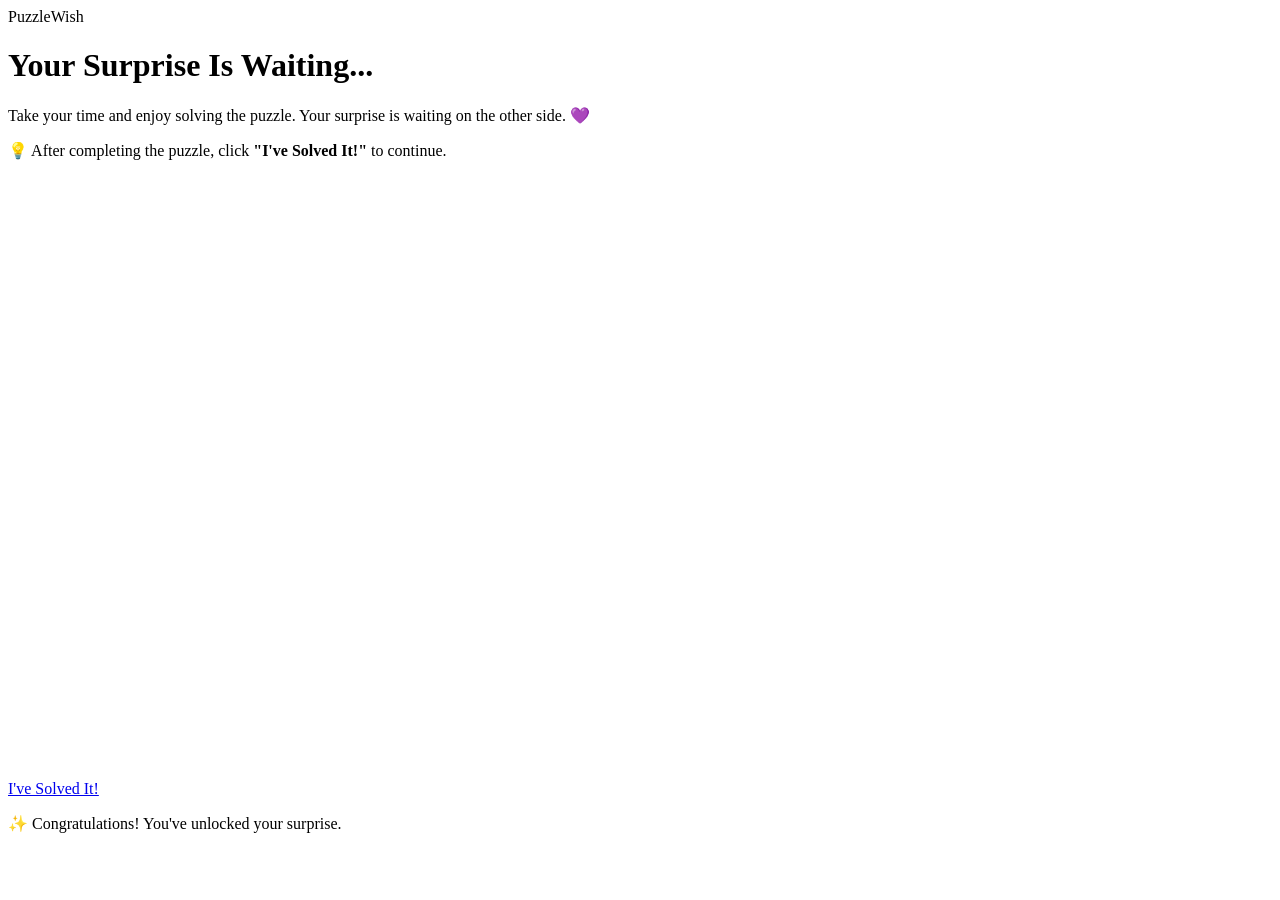
==== puzzle.html @ 68d98efa "Add files via upload" ====
<!DOCTYPE html>
<html lang="en">

<head>
<meta charset="UTF-8">
<meta name="viewport" content="width=device-width, initial-scale=1.0">

<title>PuzzleWish Puzzle</title>

<link rel="stylesheet" href="css/style.css">

</head>

<body>

<div class="container">

    <div class="logo">
        PuzzleWish
    </div>

    <h1 class="heading">
        Your Surprise Is Waiting...
    </h1>

    <p class="description">
        <span class="bold-text">
        Take your time and enjoy solving the puzzle. Your surprise is waiting on the other side. 💜</span>
    </p>
<p class="instruction">
    💡 After completing the puzzle, click <strong>"I've Solved It!"</strong> to continue.
</p>
    <iframe
        src="https://www.jigsawplanet.com/?rc=play&amp;pid=209ec1237a44&amp;view=iframe"
        style="width:100%; height:600px; border:none; border-radius:15px;">
    </iframe>

    <a href="#" id="finishButton" class="button" onclick="showRevealButton(); return false;">
I've Solved It!
</a>


<p id="successMessage" class="success-message">
✨ Congratulations!

You've unlocked your surprise.
</p>
</div>

<script>
function showRevealButton() {

    const finishBtn = document.getElementById("finishButton");
    const success = document.getElementById("successMessage");

    // Hide finish button
    finishBtn.style.display = "none";

    // Show success message
    success.style.display = "block";

    // Initial message
    success.innerHTML = `
        <div style="font-size:30px;">✨</div>

        <div style="margin-top:10px;font-size:24px;font-weight:700;">
            Congratulations!
        </div>

        <div style="margin-top:15px;font-size:18px;">
            You've unlocked your surprise.
        </div>

        <div style="margin-top:20px;color:#777;font-size:16px;">
            Preparing your surprise<span id="loadingDots"></span>
        </div>
    `;

    // Animate dots
    let dots = 0;

    const dotInterval = setInterval(function () {

        dots = (dots + 1) % 4;

        document.getElementById("loadingDots").textContent = ".".repeat(dots);

    }, 400);

    // Open reveal page after 2.5 seconds
    setTimeout(function () {

        clearInterval(dotInterval);

        window.location.href = "reveal.html";

    }, 2500);

}
</script>
</body>

</html>
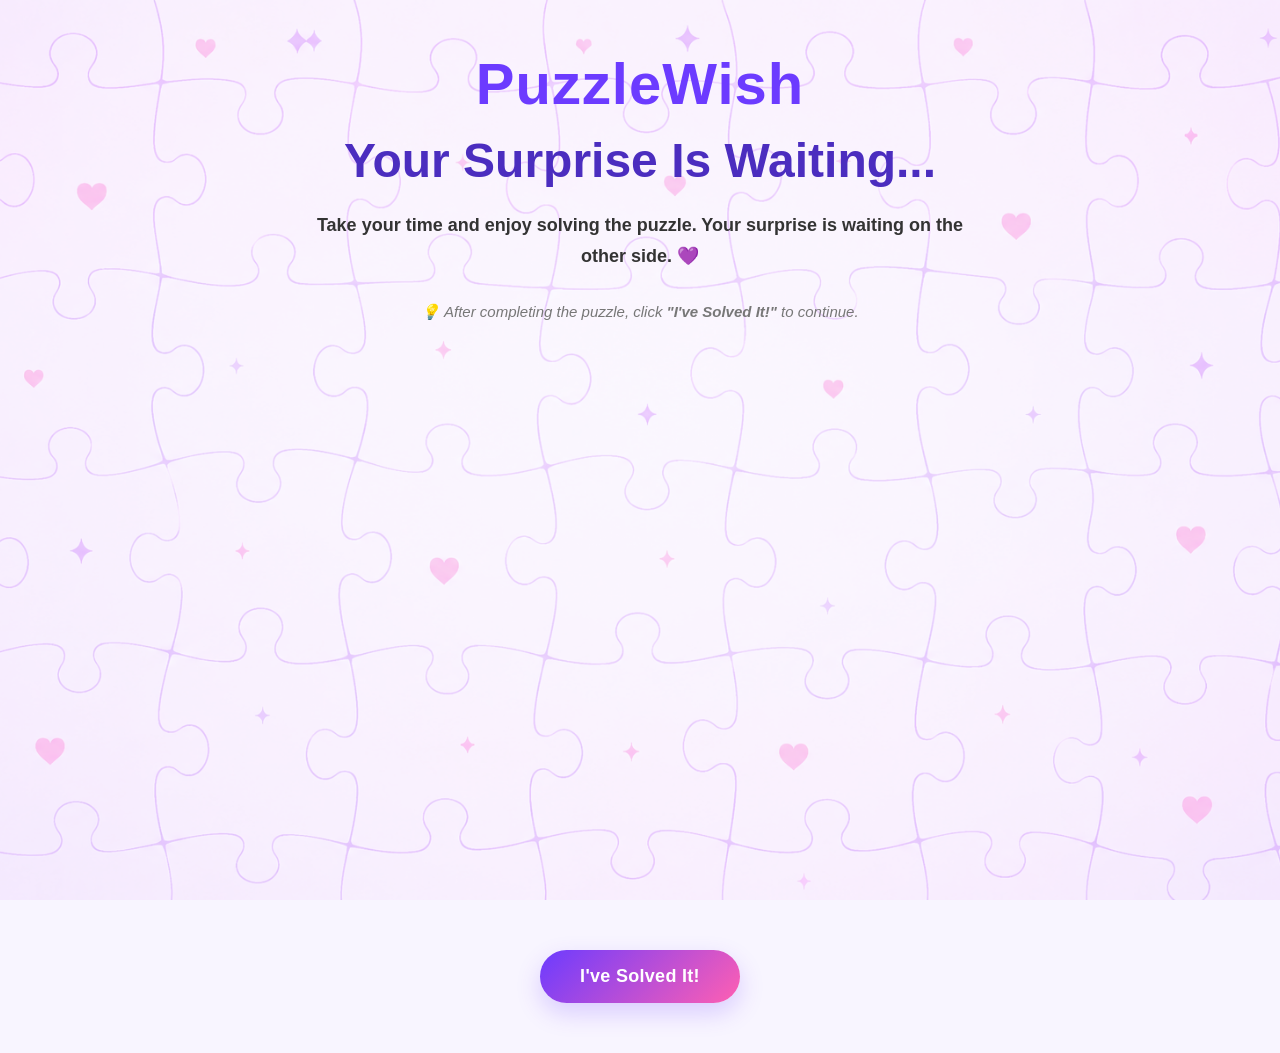
==== commit c324467e: "Add files via upload PuzzleWish Classic Demo v1.0 Visual Refresh" ====
--- a/puzzle.html
+++ b/puzzle.html
@@ -6,6 +6,7 @@
 <meta name="viewport" content="width=device-width, initial-scale=1.0">
 
 <title>PuzzleWish Puzzle</title>
+<link rel="icon" type="image/png" href="Assets/Images/favicon.png">
 
 <link rel="stylesheet" href="css/style.css">
 
--- a/css/style.css
+++ b/css/style.css
@@ -0,0 +1,308 @@
+/* ===========================
+   PuzzleWish Design System
+=========================== */
+:root{
+
+    /* Brand Colors */
+
+    --primary-purple:#6C3BFF;
+    --primary-pink:#FF5FB2;
+
+    /* Background */
+
+    --bg-main:#F8F5FF;
+    --bg-card:#FFFFFF;
+
+    /* Text */
+
+    --heading:#4B2DBF;
+    --text:#333333;
+    --text-light:#666666;
+    --text-muted:#777777;
+
+    /* Effects */
+
+    --shadow:0 12px 30px rgba(108,59,255,.12);
+
+}
+*{
+    margin:0;
+    padding:0;
+    box-sizing:border-box;
+}
+
+body{
+    background:var(--bg-main);
+    font-family: Segoe UI, Arial, sans-serif;
+    color:var(--text);
+    margin:0;
+    min-height:100vh;
+    display:flex;
+    align-items:center;
+    justify-content:center;
+    position:relative;
+    overflow-x:hidden;
+}
+body::before{
+    content:"";
+    position:fixed;
+    inset:0;
+
+    background:url("../Assets/Images/background2.png") center center/cover no-repeat;
+
+    opacity:0.45;   /* Change this value */
+
+    z-index:-1;
+}
+.container{
+    max-width: 700px;
+    width: 100%;
+    padding:50px 24px;
+    text-align: center;
+}
+
+.logo{
+     font-size:58px;
+    font-weight:800;
+    color:var(--primary-purple);
+    margin-bottom:15px;
+    letter-spacing:1px;
+}
+
+.tagline{
+    font-size:20px;
+    color:#7B7B7B;
+    margin-bottom:20px;
+}
+
+.heading{
+     font-size:48px;
+    color:var(--heading);
+    margin-bottom: 20px;
+    line-height: 1.2;
+}
+
+.description{
+    font-size: 18px;
+    line-height:1.75;
+    color:var(--text);
+    margin-bottom: 30px;
+}
+
+.button{
+    display:inline-block;
+    background:linear-gradient(
+135deg,
+var(--primary-purple),
+var(--primary-pink)
+);
+    color:white;
+    padding:16px 40px;
+    border-radius:40px;
+    text-decoration:none;
+    font-size:18px;
+    font-weight:600;
+    transition:all 0.3s ease;
+    box-shadow:
+0 10px 25px rgba(108,59,255,.22);
+border:none;
+letter-spacing:.3px;
+}
+.button:hover{
+    background:linear-gradient(
+135deg,
+#5A2BFF,
+#FF4FA5
+);
+    transform:translateY(-3px) scale(1.05);
+    box-shadow:0 14px 28px rgba(108,59,255,0.35);
+}
+
+.button:active{
+    transform:translateY(1px) scale(0.98);
+    box-shadow:0 6px 14px rgba(108,59,255,0.20);
+}
+.bold-text{
+    font-weight:600;
+}
+/* Gift Animation */
+
+.gift{
+    display:inline-block;
+    margin-left:10px;
+    vertical-align:middle;
+    white-space:nowrap;
+    animation:giftFloat 2.5s ease-in-out infinite;
+}
+
+
+/* Background Decoration */
+
+.bg-circle{
+    position:fixed;
+    border-radius:50%;
+    filter:blur(70px);
+    z-index:-1;
+    opacity:0.25;
+}
+
+.circle1{
+    width:280px;
+    height:280px;
+    background:#cdb8ff;
+    top:-80px;
+    left:-80px;
+}
+
+.circle2{
+    width:320px;
+    height:320px;
+    background:#d9c8ff;
+    bottom:-100px;
+    right:-100px;
+}
+/* Landing Page Animation */
+
+.container{
+    animation: fadeUp 0.9s ease-out;
+}
+
+@keyframes fadeUp{
+
+    from{
+        opacity:0;
+        transform:translateY(25px);
+    }
+
+    to{
+        opacity:1;
+        transform:translateY(0);
+    }
+
+}
+/* Cinematic Heading */
+
+.heading > span{
+    opacity:0;
+    transform:translateY(20px);
+}
+
+.heading span{
+    opacity:0;
+    transform:translateY(20px);
+}
+
+.line1{
+    animation:fadeLine .6s ease forwards;
+}
+
+.line2{
+    animation:fadeLine .6s ease forwards;
+    animation-delay:.25s;
+}
+
+.line3{
+    animation:fadeLine .6s ease forwards;
+    animation-delay:.5s;
+}
+
+@keyframes fadeLine{
+
+    from{
+        opacity:0;
+        transform:translateY(20px);
+    }
+
+    to{
+        opacity:1;
+        transform:translateY(0);
+    }
+
+}
+/* ===========================
+   Puzzle Card
+=========================== */
+
+.puzzle-card{
+    background:var(--bg-card);
+    border-radius:24px;
+    padding:18px;
+    margin:30px 0;
+
+    border:1px solid rgba(108,59,255,.08);
+
+    box-shadow:
+    0 16px 35px rgba(108,59,255,.14);
+    transition:.3s ease;
+}
+.puzzle-card:hover{
+
+    transform:translateY(-3px);
+
+    box-shadow:
+    0 18px 40px rgba(108,59,255,.16);
+
+}
+
+.puzzle-frame{
+    width:100%;
+    height:600px;
+    border:none;
+    border-radius:18px;
+}
+.instruction{
+    font-size:15px;
+    color:var(--text-muted);
+    margin-bottom:25px;
+    font-style:italic;
+}
+/* Reveal Button Animation */
+
+.show-button{
+
+    animation:popUp .5s ease;
+
+}
+
+@keyframes popUp{
+
+    0%{
+        opacity:0;
+        transform:scale(.8);
+    }
+
+    70%{
+        transform:scale(1.08);
+    }
+
+    100%{
+        opacity:1;
+        transform:scale(1);
+    }
+
+}
+/* Success Message */
+
+.success-message{
+
+    display:none;
+
+    margin-top:25px;
+
+    font-size:22px;
+
+    font-weight:700;
+
+    color:var(--primary-purple);
+
+    animation:fadeUp .5s ease;
+
+}
+/* Closing Message */
+
+.close-message{
+    margin-top:40px;
+    font-size:16px;
+    color:var(--text-muted);
+    font-style:italic;
+}
